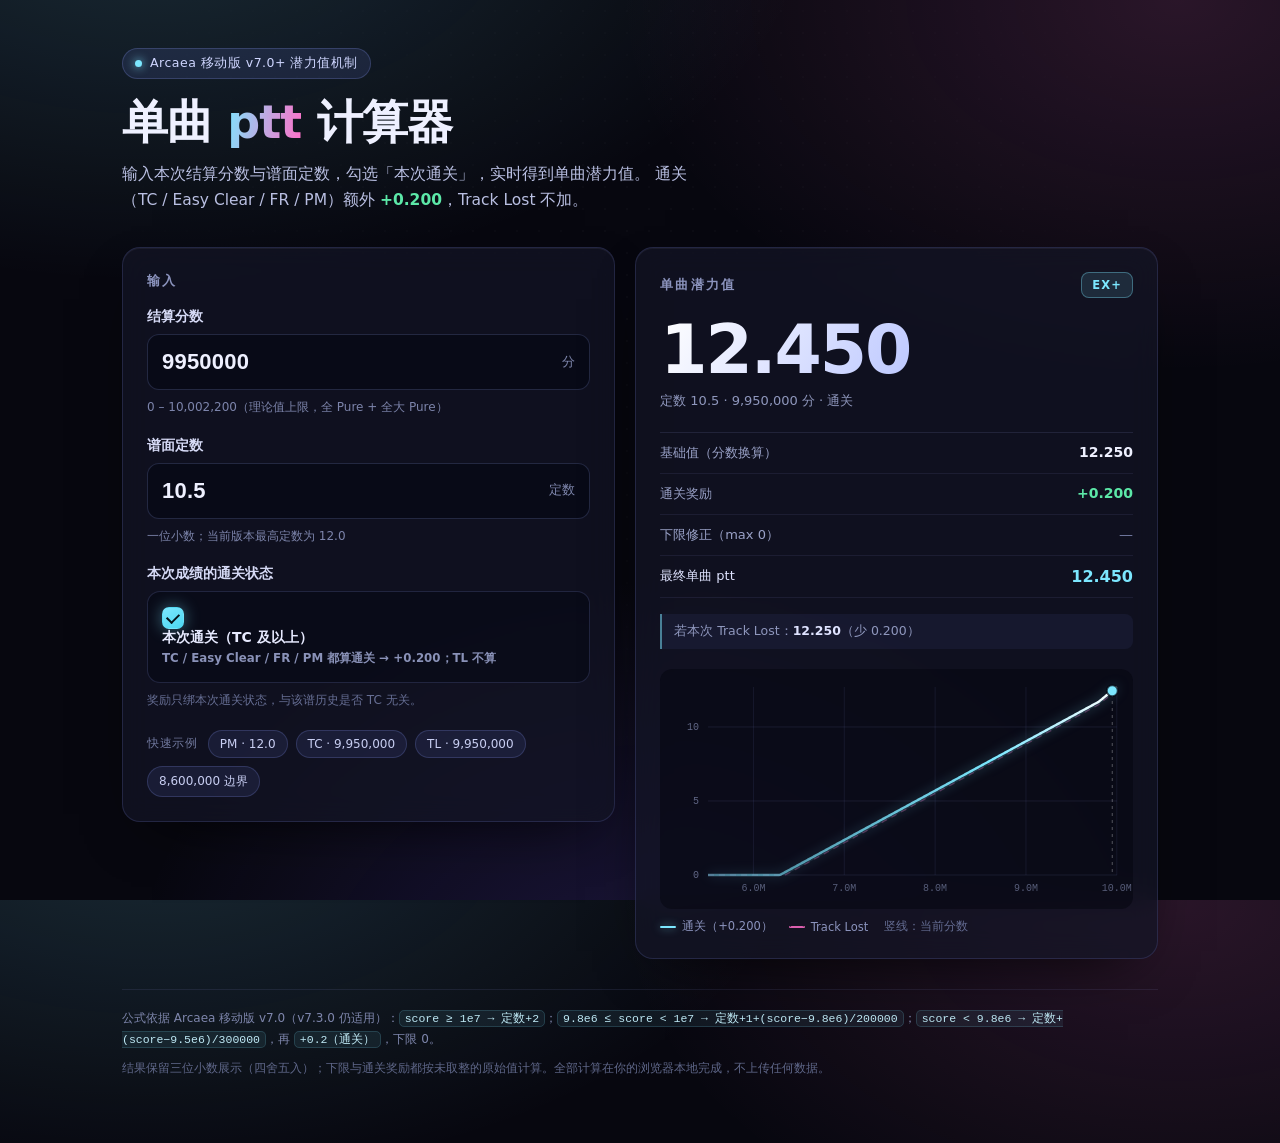
==== arcaea-ptt/index.html @ aa569de5 "Test" ====
<!DOCTYPE html>
<html lang="zh-CN">
<head>
<meta charset="UTF-8" />
<meta name="viewport" content="width=device-width, initial-scale=1" />
<title>Arcaea 单曲 ptt 计算器 · v7.0+</title>
<meta name="description" content="Arcaea v7.0+ 单曲潜力值计算器：输入结算分数与谱面定数，勾选是否通关（TC），自动计入 +0.200 通关奖励。" />
<link rel="stylesheet" href="styles.css" />
</head>
<body>
<div class="bg-glow" aria-hidden="true"></div>

<div class="wrap">
  <header class="hero">
    <div class="badge"><span class="dot"></span>Arcaea 移动版 v7.0+ 潜力值机制</div>
    <h1>单曲 <span class="accent">ptt</span> 计算器</h1>
    <p class="lede">
      输入本次结算分数与谱面定数，勾选「本次通关」，实时得到单曲潜力值。
      通关（TC / Easy Clear / FR / PM）额外 <b>+0.200</b>，Track Lost 不加。
    </p>
  </header>

  <main class="grid">
    <!-- ── 输入 ── -->
    <section class="card" aria-labelledby="input-title">
      <h2 id="input-title" class="card-title">输入</h2>

      <div class="field">
        <label for="score">结算分数</label>
        <div class="input-row">
          <input id="score" type="number" inputmode="numeric" min="0" max="10002200" step="1"
                 value="9950000" placeholder="例如 9950000" autocomplete="off" />
          <span class="unit">分</span>
        </div>
        <p class="hint">0 – 10,002,200（理论值上限，全 Pure + 全大 Pure）</p>
      </div>

      <div class="field">
        <label for="diff">谱面定数</label>
        <div class="input-row">
          <input id="diff" type="number" inputmode="decimal" min="0" max="20" step="0.1"
                 value="10.5" placeholder="例如 10.5" autocomplete="off" />
          <span class="unit">定数</span>
        </div>
        <p class="hint">一位小数；当前版本最高定数为 12.0</p>
      </div>

      <div class="field">
        <span class="label-like">本次成绩的通关状态</span>
        <label class="check" for="clear">
          <input id="clear" type="checkbox" checked />
          <span class="box" aria-hidden="true"></span>
          <span class="check-text">
            <b>本次通关（TC 及以上）</b>
            <small>TC / Easy Clear / FR / PM 都算通关 → +0.200；TL 不算</small>
          </span>
        </label>
        <p class="hint muted">奖励只绑本次通关状态，与该谱历史是否 TC 无关。</p>
      </div>

      <div class="presets">
        <span class="presets-label">快速示例</span>
        <button type="button" class="chip" data-score="10000000" data-diff="12.0" data-clear="1">PM · 12.0</button>
        <button type="button" class="chip" data-score="9950000" data-diff="10.5" data-clear="1">TC · 9,950,000</button>
        <button type="button" class="chip" data-score="9950000" data-diff="10.5" data-clear="0">TL · 9,950,000</button>
        <button type="button" class="chip" data-score="8600000" data-diff="9.0" data-clear="0">8,600,000 边界</button>
      </div>
    </section>

    <!-- ── 结果 ── -->
    <section class="card result" aria-labelledby="result-title">
      <div class="result-head">
        <h2 id="result-title" class="card-title">单曲潜力值</h2>
        <span id="grade" class="grade">EX+</span>
      </div>

      <div class="big" id="ptt" aria-live="polite">12.450</div>
      <div class="big-sub" id="summary">定数 10.5 · 9,950,000 分 · 通关</div>

      <dl class="breakdown" id="breakdown">
        <div><dt>基础值（分数换算）</dt><dd id="row-base">12.250</dd></div>
        <div><dt>通关奖励</dt><dd id="row-bonus" class="plus">+0.200</dd></div>
        <div><dt>下限修正（max 0）</dt><dd id="row-floor" class="dim">—</dd></div>
        <div class="total"><dt>最终单曲 ptt</dt><dd id="row-total">12.450</dd></div>
      </dl>

      <p class="compare" id="compare">若本次 Track Lost：<b>12.250</b>（少 0.200）</p>

      <div class="chart-box">
        <canvas id="chart" height="220" aria-label="ptt 随分数变化曲线"></canvas>
        <div class="legend">
          <span><i class="sw sw-tc"></i>通关（+0.200）</span>
          <span><i class="sw sw-tl"></i>Track Lost</span>
          <span class="legend-now">竖线：当前分数</span>
        </div>
      </div>

      <p class="warn" id="warn" hidden></p>
    </section>
  </main>

  <footer class="foot">
    <p>公式依据 Arcaea 移动版 v7.0（v7.3.0 仍适用）：<code>score ≥ 1e7 → 定数+2</code>；<code>9.8e6 ≤ score &lt; 1e7 → 定数+1+(score−9.8e6)/200000</code>；<code>score &lt; 9.8e6 → 定数+(score−9.5e6)/300000</code>，再 <code>+0.2（通关）</code>，下限 0。</p>
    <p class="muted">结果保留三位小数展示（四舍五入）；下限与通关奖励都按未取整的原始值计算。全部计算在你的浏览器本地完成，不上传任何数据。</p>
  </footer>
</div>

<script src="app.js"></script>
</body>
</html>
---- arcaea-ptt/styles.css ----
:root {
  --bg: #07070f;
  --card: rgba(20, 21, 38, 0.72);
  --card-brd: rgba(140, 150, 255, 0.16);
  --txt: #eef0ff;
  --muted: #9aa0c4;
  --accent: #7ce7ff;
  --accent2: #ff6ec7;
  --plus: #5ce8a8;
  --minus: #ff7a8a;
  --radius: 18px;
}

* { box-sizing: border-box; }

html, body { height: 100%; }

body {
  margin: 0;
  min-height: 100%;
  background:
    radial-gradient(1100px 620px at 12% -10%, rgba(124, 231, 255, 0.16), transparent 60%),
    radial-gradient(900px 600px at 92% 0%, rgba(255, 110, 199, 0.14), transparent 62%),
    radial-gradient(800px 700px at 50% 115%, rgba(120, 90, 255, 0.20), transparent 65%),
    var(--bg);
  color: var(--txt);
  font-family: "Segoe UI", "PingFang SC", "Microsoft YaHei", system-ui, -apple-system, sans-serif;
  -webkit-font-smoothing: antialiased;
}

.bg-glow {
  position: fixed;
  inset: 0;
  pointer-events: none;
  background-image: radial-gradient(rgba(255,255,255,0.05) 1px, transparent 1px);
  background-size: 22px 22px;
  mask-image: radial-gradient(circle at 50% 30%, #000 0%, transparent 78%);
  opacity: .5;
}

.wrap {
  position: relative;
  max-width: 1080px;
  margin: 0 auto;
  padding: 48px 22px 56px;
}

/* ── hero ── */
.hero { margin-bottom: 34px; }

.badge {
  display: inline-flex; align-items: center; gap: 8px;
  font-size: 12.5px; letter-spacing: .04em;
  color: #cfd6ff;
  background: rgba(120, 140, 255, .12);
  border: 1px solid rgba(140, 160, 255, .22);
  padding: 6px 12px; border-radius: 999px;
}
.dot {
  width: 7px; height: 7px; border-radius: 50%;
  background: var(--accent);
  box-shadow: 0 0 10px var(--accent);
  animation: pulse 2.4s ease-in-out infinite;
}
@keyframes pulse { 50% { opacity: .35; } }

h1 {
  font-size: clamp(30px, 5vw, 46px);
  line-height: 1.12;
  margin: 18px 0 12px;
  letter-spacing: -0.02em;
  font-weight: 700;
}
h1 .accent {
  background: linear-gradient(100deg, var(--accent), var(--accent2));
  -webkit-background-clip: text; background-clip: text;
  color: transparent;
}
.lede {
  margin: 0; max-width: 60ch;
  color: #b9bfe2; font-size: 15.5px; line-height: 1.7;
}
.lede b { color: var(--plus); }

/* ── layout ── */
.grid {
  display: grid;
  grid-template-columns: minmax(0, 1fr) minmax(0, 1.06fr);
  gap: 20px;
  align-items: start;
}
@media (max-width: 860px) { .grid { grid-template-columns: 1fr; } }

.card {
  background: var(--card);
  border: 1px solid var(--card-brd);
  border-radius: var(--radius);
  padding: 24px;
  backdrop-filter: blur(14px);
  box-shadow: 0 22px 60px -30px rgba(0,0,0,.9), inset 0 1px 0 rgba(255,255,255,.05);
}

.card-title {
  margin: 0 0 18px;
  font-size: 13px;
  letter-spacing: .18em;
  text-transform: uppercase;
  color: #8b93bd;
  font-weight: 600;
}

/* ── fields ── */
.field { margin-bottom: 20px; }

.field > label,
.label-like {
  display: block;
  font-size: 13.5px;
  color: #d6daf6;
  margin-bottom: 8px;
  font-weight: 600;
}

.input-row {
  display: flex; align-items: center; gap: 10px;
  background: rgba(8, 9, 22, .72);
  border: 1px solid rgba(130, 145, 220, .22);
  border-radius: 12px;
  padding: 0 14px;
  transition: border-color .18s, box-shadow .18s, background .18s;
}
.input-row:focus-within {
  border-color: rgba(124, 231, 255, .6);
  box-shadow: 0 0 0 3px rgba(124, 231, 255, .12);
  background: rgba(10, 12, 28, .9);
}

input[type="number"] {
  flex: 1; min-width: 0;
  background: none; border: 0; outline: none;
  color: var(--txt);
  font-size: 22px;
  font-variant-numeric: tabular-nums;
  font-weight: 600;
  padding: 14px 0;
  letter-spacing: .01em;
}
input[type="number"]::-webkit-outer-spin-button,
input[type="number"]::-webkit-inner-spin-button { -webkit-appearance: none; margin: 0; }
input[type="number"] { -moz-appearance: textfield; appearance: textfield; }

.unit { font-size: 12.5px; color: #7f87ae; white-space: nowrap; }

.hint { margin: 8px 0 0; font-size: 12px; color: #7c84ab; line-height: 1.55; }
.hint.muted { color: #666e94; }

/* ── checkbox ── */
.check {
  display: flex; gap: 12px; align-items: flex-start;
  padding: 14px;
  border-radius: 13px;
  background: rgba(8, 9, 22, .6);
  border: 1px solid rgba(130, 145, 220, .2);
  cursor: pointer;
  transition: border-color .18s, background .18s, transform .12s;
}
.check:hover { border-color: rgba(140, 160, 255, .38); }
.check:active { transform: scale(.995); }
.check input { position: absolute; opacity: 0; width: 0; height: 0; }

.check .box {
  flex: 0 0 auto;
  width: 22px; height: 22px; margin-top: 1px;
  border-radius: 7px;
  border: 1.5px solid rgba(150, 165, 235, .5);
  background: rgba(255,255,255,.03);
  display: grid; place-items: center;
  transition: all .18s;
}
.check .box::after {
  content: "";
  width: 10px; height: 6px;
  border-left: 2.2px solid #04131a;
  border-bottom: 2.2px solid #04131a;
  transform: rotate(-45deg) scale(.4);
  opacity: 0;
  transition: all .18s;
  margin-top: -3px;
}
.check input:checked + .box {
  background: linear-gradient(150deg, var(--accent), #4bd6f0);
  border-color: transparent;
  box-shadow: 0 0 16px rgba(124, 231, 255, .45);
}
.check input:checked + .box::after { opacity: 1; transform: rotate(-45deg) scale(1); }
.check input:focus-visible + .box { outline: 2px solid rgba(124,231,255,.8); outline-offset: 2px; }

.check-text b { display: block; font-size: 14px; color: #e7eaff; font-weight: 600; }
.check-text small { display: block; margin-top: 3px; font-size: 11.8px; color: #8a92b8; line-height: 1.5; }

/* ── presets ── */
.presets { margin-top: 4px; display: flex; flex-wrap: wrap; gap: 8px; align-items: center; }
.presets-label { font-size: 11.5px; color: #6f779d; letter-spacing: .06em; margin-right: 2px; }
.chip {
  font: inherit; font-size: 12px;
  color: #c8cef2;
  background: rgba(120, 140, 255, .1);
  border: 1px solid rgba(140, 160, 255, .2);
  border-radius: 999px;
  padding: 6px 11px;
  cursor: pointer;
  transition: all .16s;
}
.chip:hover { background: rgba(124, 231, 255, .16); border-color: rgba(124,231,255,.5); color: #fff; }

/* ── result ── */
.result-head { display: flex; align-items: center; justify-content: space-between; gap: 12px; }
.result-head .card-title { margin-bottom: 0; }

.grade {
  font-size: 11.5px; font-weight: 700; letter-spacing: .1em;
  padding: 5px 10px; border-radius: 8px;
  background: rgba(124, 231, 255, .12);
  border: 1px solid rgba(124, 231, 255, .35);
  color: var(--accent);
}

.big {
  font-size: clamp(46px, 8vw, 68px);
  font-weight: 700;
  letter-spacing: -0.03em;
  line-height: 1;
  margin: 18px 0 8px;
  font-variant-numeric: tabular-nums;
  background: linear-gradient(120deg, #ffffff, #b8c4ff 60%, var(--accent));
  -webkit-background-clip: text; background-clip: text; color: transparent;
  transition: opacity .2s;
}
.big-sub { font-size: 13px; color: #8f97bd; margin-bottom: 22px; }

.breakdown {
  margin: 0 0 16px; padding: 0;
  border-top: 1px solid rgba(140, 150, 220, .14);
}
.breakdown > div {
  display: flex; justify-content: space-between; gap: 10px;
  padding: 11px 0;
  border-bottom: 1px solid rgba(140, 150, 220, .1);
}
.breakdown dt { font-size: 13px; color: #9aa2c8; }
.breakdown dd { margin: 0; font-size: 14px; font-weight: 600; font-variant-numeric: tabular-nums; }
.breakdown .plus { color: var(--plus); }
.breakdown .dim { color: #6d759b; font-weight: 500; }
.breakdown .total dt { color: #dfe3ff; }
.breakdown .total dd { color: var(--accent); font-size: 16px; }
.breakdown .zero dd { color: var(--minus); }

.compare {
  margin: 0 0 20px; font-size: 12.5px; color: #8f97bd;
  background: rgba(120, 140, 255, .07);
  border-left: 2px solid rgba(124, 231, 255, .5);
  padding: 9px 12px; border-radius: 0 8px 8px 0;
}
.compare b { color: #dfe3ff; font-variant-numeric: tabular-nums; }

.chart-box { position: relative; }
canvas { width: 100%; display: block; border-radius: 12px; background: rgba(6, 7, 18, .55); }
.chart-note { margin: 9px 0 0; font-size: 11.5px; color: #6f779d; }

.legend {
  display: flex; flex-wrap: wrap; gap: 16px;
  margin-top: 10px; font-size: 11.5px; color: #8b93bd;
}
.legend span { display: inline-flex; align-items: center; gap: 6px; }
.legend .sw { width: 16px; height: 0; border-top-width: 2.4px; border-top-style: solid; border-radius: 2px; }
.legend .sw-tc { border-color: #7ce7ff; box-shadow: 0 0 8px rgba(124,231,255,.6); }
.legend .sw-tl { border-color: rgba(255,110,199,.85); border-top-style: dashed; }
.legend-now { color: #646c92; }

.warn {
  margin: 14px 0 0; font-size: 12.5px; line-height: 1.55;
  color: #ffd0a8;
  background: rgba(255, 160, 80, .1);
  border: 1px solid rgba(255, 160, 80, .3);
  border-radius: 10px; padding: 10px 12px;
}

/* ── footer ── */
.foot { margin-top: 30px; padding-top: 18px; border-top: 1px solid rgba(140,150,220,.12); }
.foot p { margin: 0 0 8px; font-size: 12px; line-height: 1.75; color: #7e86ac; }
.foot code {
  font-family: ui-monospace, "Cascadia Code", Consolas, monospace;
  font-size: 11.5px;
  background: rgba(124, 231, 255, .08);
  border: 1px solid rgba(124, 231, 255, .16);
  padding: 1px 5px; border-radius: 5px;
  color: #bfe9f5;
}
.foot .muted { color: #5f6789; }
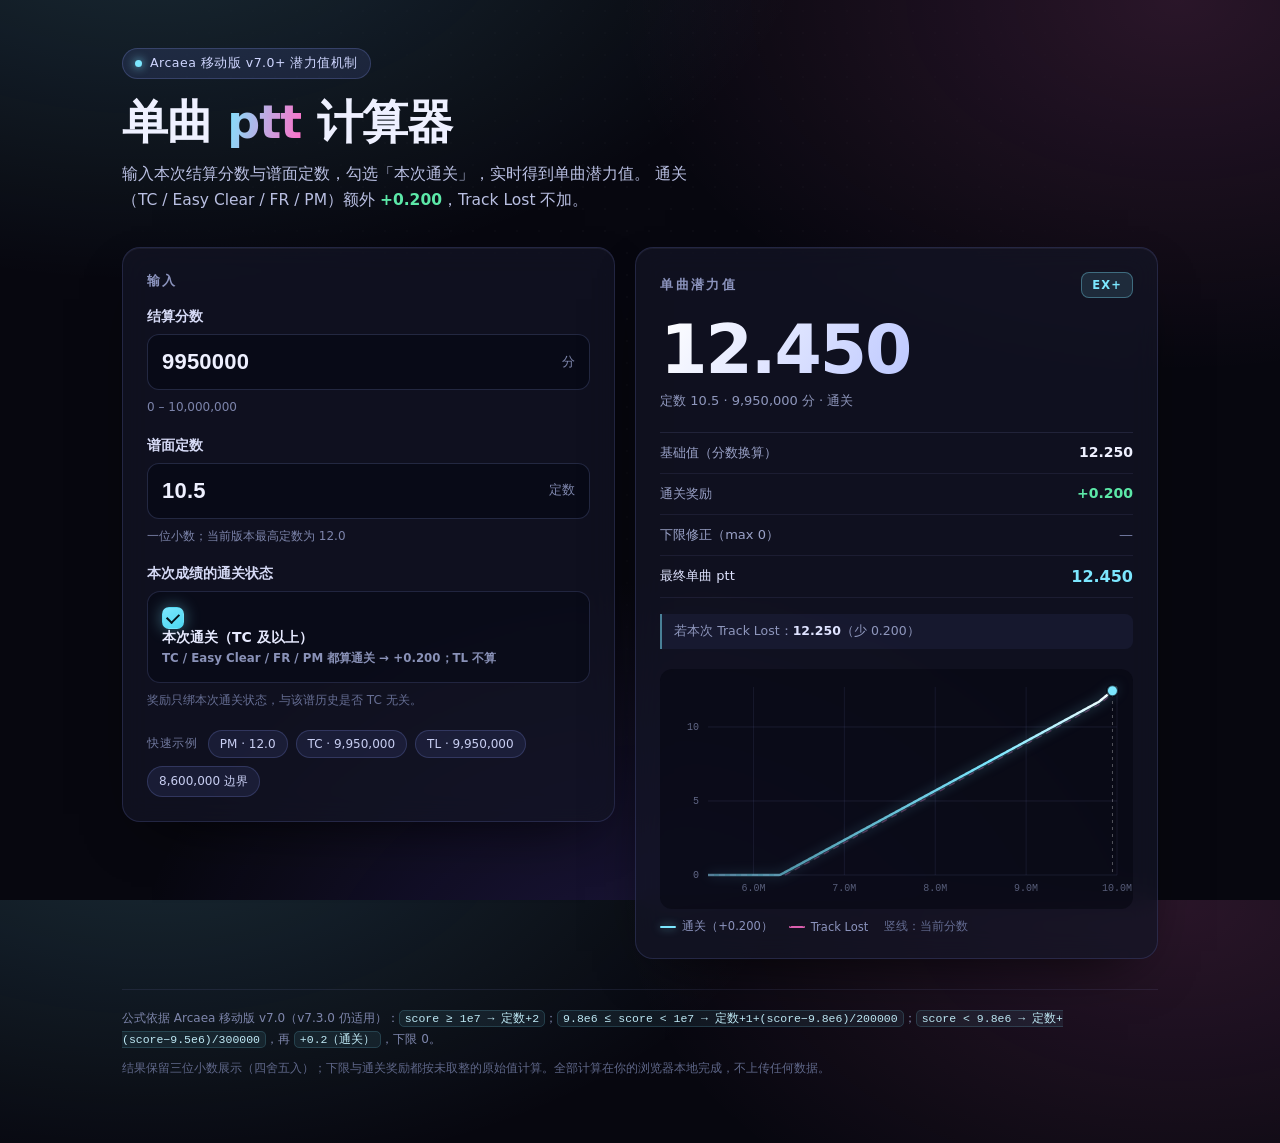
==== commit 364773df: "Update" ====
--- a/arcaea-ptt/index.html
+++ b/arcaea-ptt/index.html
@@ -32,13 +32,13 @@
                  value="9950000" placeholder="例如 9950000" autocomplete="off" />
           <span class="unit">分</span>
         </div>
-        <p class="hint">0 – 10,002,200（理论值上限，全 Pure + 全大 Pure）</p>
+        <p class="hint">0 – 10,000,000</p>
       </div>
 
       <div class="field">
         <label for="diff">谱面定数</label>
         <div class="input-row">
-          <input id="diff" type="number" inputmode="decimal" min="0" max="20" step="0.1"
+          <input id="diff" type="number" inputmode="decimal" min="0" max="12" step="0.1"
                  value="10.5" placeholder="例如 10.5" autocomplete="off" />
           <span class="unit">定数</span>
         </div>
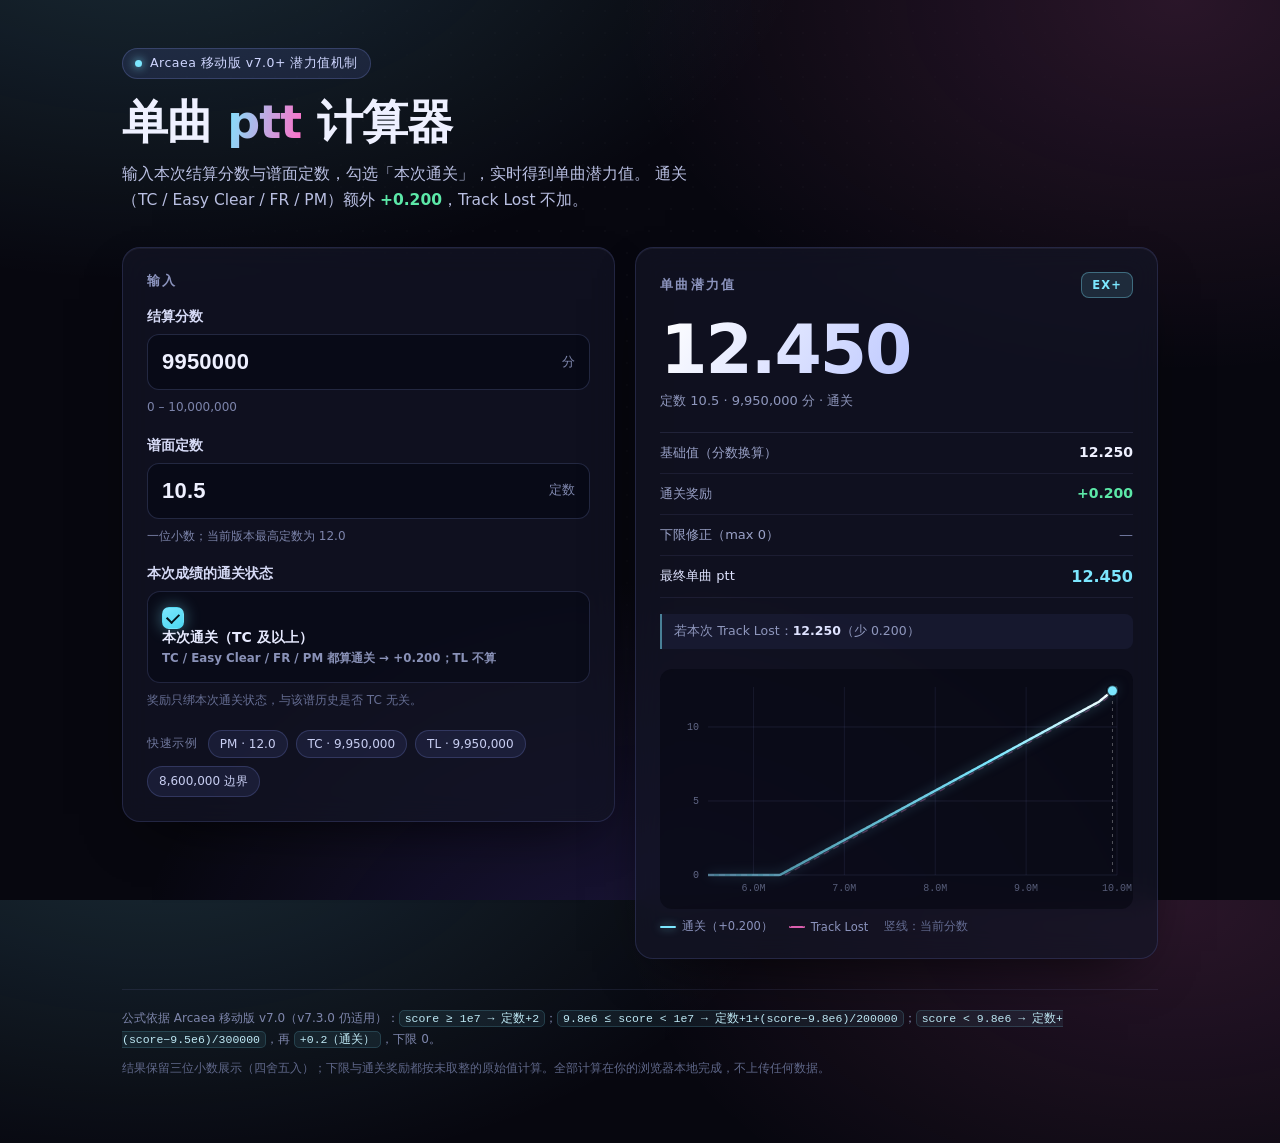
==== commit bc9f5eea: "Update index.html" ====
--- a/arcaea-ptt/index.html
+++ b/arcaea-ptt/index.html
@@ -3,6 +3,7 @@
 <head>
 <meta charset="UTF-8" />
 <meta name="viewport" content="width=device-width, initial-scale=1" />
+<link rel="icon" href="../favicon.svg" type="image/svg+xml" />
 <title>Arcaea 单曲 ptt 计算器 · v7.0+</title>
 <meta name="description" content="Arcaea v7.0+ 单曲潜力值计算器：输入结算分数与谱面定数，勾选是否通关（TC），自动计入 +0.200 通关奖励。" />
 <link rel="stylesheet" href="styles.css" />
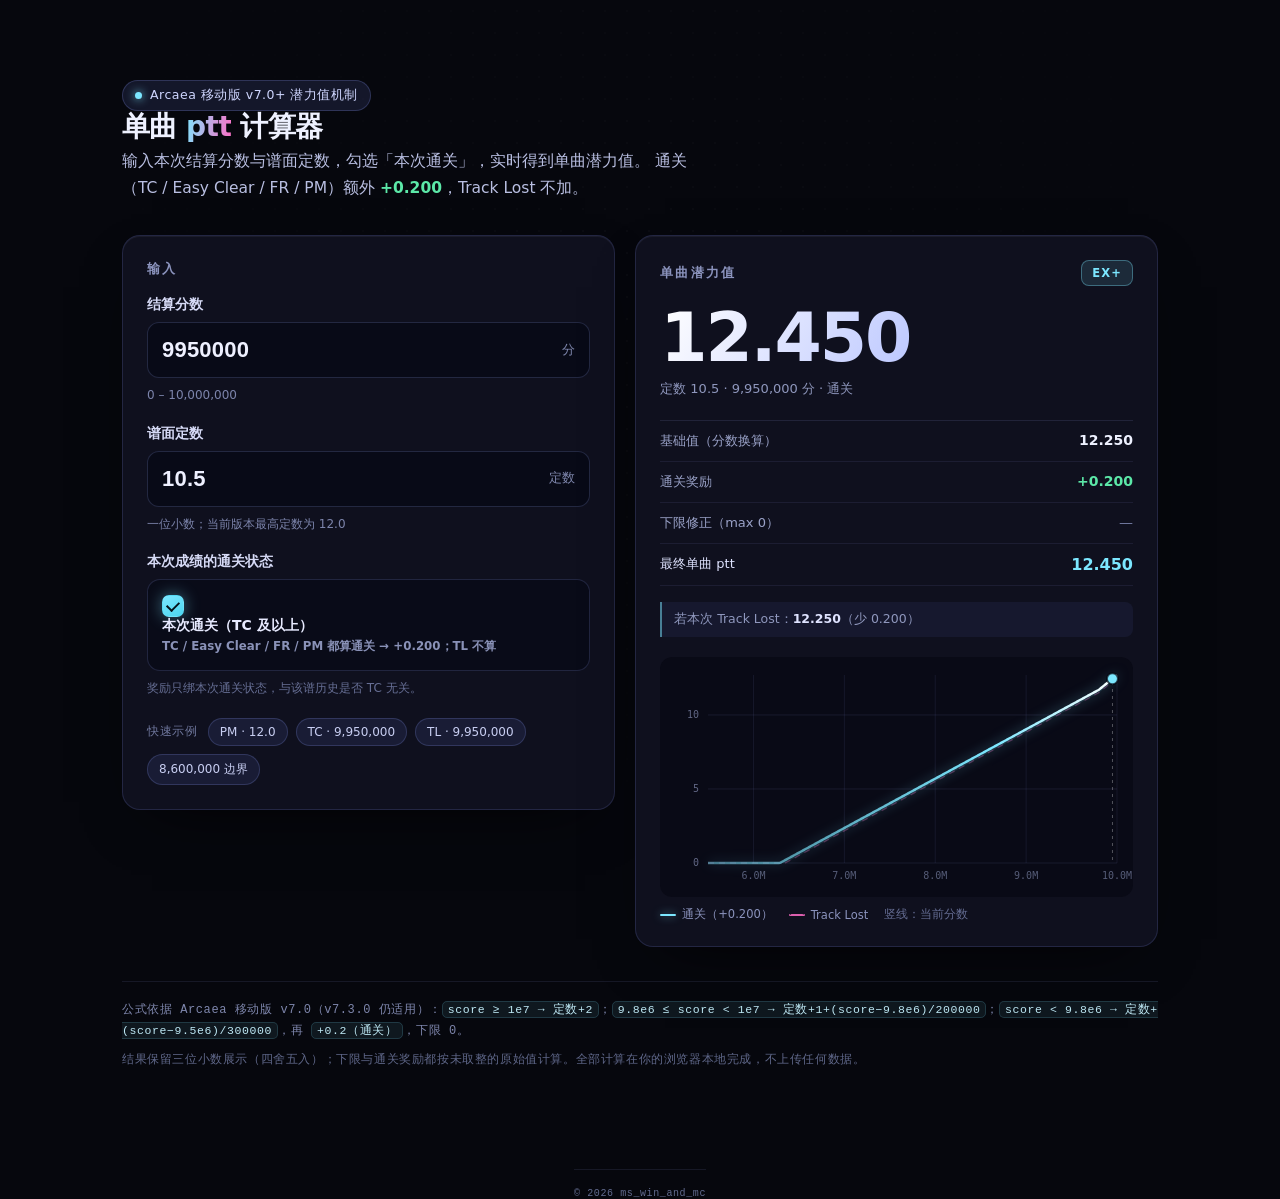
==== commit 65885527: "Update index.html" ====
--- a/arcaea-ptt/index.html
+++ b/arcaea-ptt/index.html
@@ -7,6 +7,7 @@
 <title>Arcaea 单曲 ptt 计算器 · v7.0+</title>
 <meta name="description" content="Arcaea v7.0+ 单曲潜力值计算器：输入结算分数与谱面定数，勾选是否通关（TC），自动计入 +0.200 通关奖励。" />
 <link rel="stylesheet" href="styles.css" />
+<link rel="stylesheet" href="..\styles.css" />
 </head>
 <body>
 <div class="bg-glow" aria-hidden="true"></div>
@@ -105,7 +106,7 @@
     <p class="muted">结果保留三位小数展示（四舍五入）；下限与通关奖励都按未取整的原始值计算。全部计算在你的浏览器本地完成，不上传任何数据。</p>
   </footer>
 </div>
-
+<footer class="foot">© 2026 ms_win_and_mc</footer>
 <script src="app.js"></script>
 </body>
 </html>
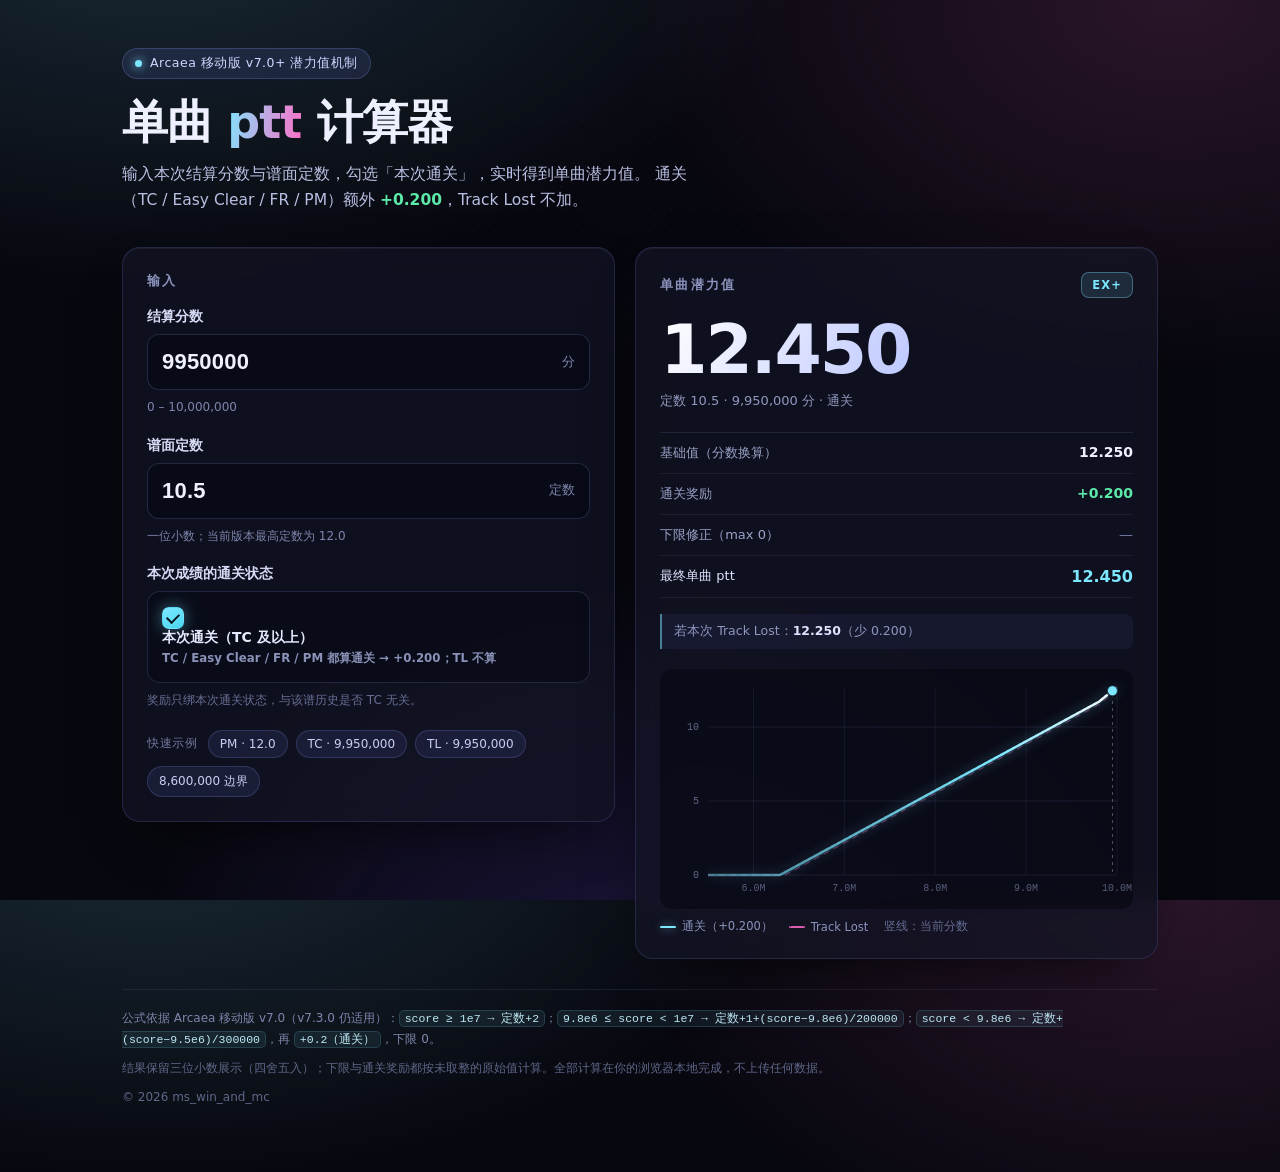
==== commit 38cd1e15: "fix(arcaea-ptt): 停止误加载站根 styles.css 造成的样式覆盖 ..\styles.css 在 http(s) 下会被规范化为 ../styles.css，实际加载站点根目录的" ====
--- a/arcaea-ptt/index.html
+++ b/arcaea-ptt/index.html
@@ -7,7 +7,6 @@
 <title>Arcaea 单曲 ptt 计算器 · v7.0+</title>
 <meta name="description" content="Arcaea v7.0+ 单曲潜力值计算器：输入结算分数与谱面定数，勾选是否通关（TC），自动计入 +0.200 通关奖励。" />
 <link rel="stylesheet" href="styles.css" />
-<link rel="stylesheet" href="..\styles.css" />
 </head>
 <body>
 <div class="bg-glow" aria-hidden="true"></div>
@@ -104,9 +103,9 @@
   <footer class="foot">
     <p>公式依据 Arcaea 移动版 v7.0（v7.3.0 仍适用）：<code>score ≥ 1e7 → 定数+2</code>；<code>9.8e6 ≤ score &lt; 1e7 → 定数+1+(score−9.8e6)/200000</code>；<code>score &lt; 9.8e6 → 定数+(score−9.5e6)/300000</code>，再 <code>+0.2（通关）</code>，下限 0。</p>
     <p class="muted">结果保留三位小数展示（四舍五入）；下限与通关奖励都按未取整的原始值计算。全部计算在你的浏览器本地完成，不上传任何数据。</p>
-  </footer>
+    <p class="muted">© 2026 ms_win_and_mc</p>
+</footer>
 </div>
-<footer class="foot">© 2026 ms_win_and_mc</footer>
 <script src="app.js"></script>
 </body>
 </html>
